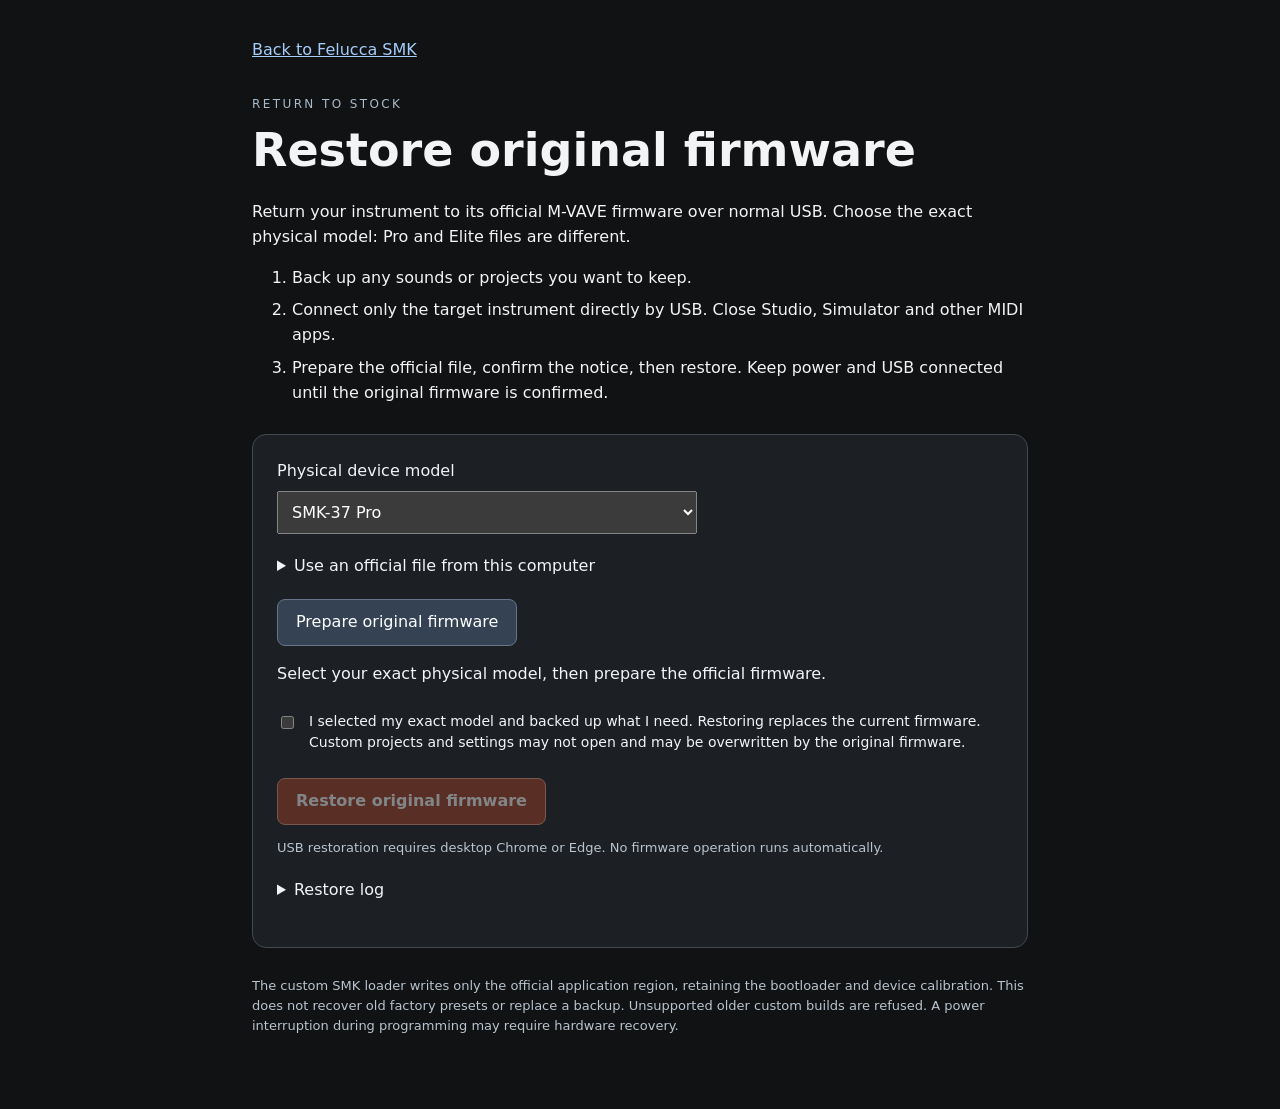
==== web/restore-stock/index.html @ 99fa1515 "Add original firmware restore from the installer" ====
<!doctype html>
<!-- SPDX-License-Identifier: GPL-3.0-only -->
<html lang="en"><head><meta charset="utf-8"><meta name="viewport" content="width=device-width,initial-scale=1"><title>Restore original firmware</title><link rel="stylesheet" href="style.css"></head>
<body><main><a id="back" href="../">Back to installer</a><p class="eyebrow">RETURN TO STOCK</p><h1>Restore original firmware</h1>
<p>Return your instrument to its official M-VAVE firmware over normal USB. Choose the exact physical model: Pro and Elite files are different.</p>
<ol><li>Back up any sounds or projects you want to keep.</li><li>Connect only the target instrument directly by USB. Close Studio, Simulator and other MIDI apps.</li><li>Prepare the official file, confirm the notice, then restore. Keep power and USB connected until the original firmware is confirmed.</li></ol>
<section><label for="model">Physical device model</label><select id="model"></select>
<details><summary>Use an official file from this computer</summary><p>SMK Pro / Elite 016 downloads automatically. For FM-1, select the unmodified official V15 <code>FM-1.fwsc</code> from M-VAVE. Files are checked locally and are not uploaded.</p><input id="file" type="file" accept=".fwsc" aria-label="Official firmware file"></details>
<button id="prepare">Prepare original firmware</button><p id="status" role="status" aria-live="polite">Loading restore tools...</p>
<label class="notice"><input id="ack" type="checkbox"> I selected my exact model and backed up what I need. Restoring replaces the current firmware. Custom projects and settings may not open and may be overwritten by the original firmware.</label>
<button id="restore" disabled>Restore original firmware</button><p id="browser-note">USB restoration requires desktop Chrome or Edge. No firmware operation runs automatically.</p>
<details><summary>Restore log</summary><pre id="log" aria-live="polite"></pre><button id="save-log">Save log</button></details></section>
<p class="fine">The custom SMK loader writes only the official application region, retaining the bootloader and device calibration. This does not recover old factory presets or replace a backup. Unsupported older custom builds are refused. A power interruption during programming may require hardware recovery.</p>
</main><script type="module" src="app.js?v=stock1"></script></body></html>
---- web/restore-stock/style.css ----
:root{color-scheme:dark;font:16px/1.55 system-ui,sans-serif;background:#101214;color:#f2f4f6}*{box-sizing:border-box}body{margin:0}main{max-width:820px;margin:auto;padding:38px 22px 60px}a{color:#a6cdfa}h1{font-size:clamp(30px,6vw,46px);line-height:1.1;margin:12px 0 24px}.eyebrow{font-size:12px;letter-spacing:.2em;margin-top:32px;color:#a9bacb}section{margin:28px 0;padding:24px;background:#1c2025;border:1px solid #414952;border-radius:14px}label,select{display:block}select,input,button{font:inherit}select{padding:10px;width:100%;max-width:420px;margin:8px 0 20px}button{padding:10px 18px;border:1px solid #657689;border-radius:8px;background:#344253;color:#fff;cursor:pointer}#restore{background:#a44226;border-color:#ed9b81;font-weight:700}button:disabled{opacity:.45;cursor:not-allowed}.notice{display:flex;gap:12px;margin:24px 0;font-size:14px;align-items:flex-start}.notice input{margin-top:5px}details{margin:20px 0}summary{cursor:pointer}pre{white-space:pre-wrap;overflow-wrap:anywhere;max-height:300px;overflow:auto;background:#111;padding:14px;font:12px/1.5 monospace}.fine,#browser-note{font-size:13px;color:#b9c4cf}li{margin:8px 0}:focus-visible{outline:3px solid #a6cdfa;outline-offset:3px}
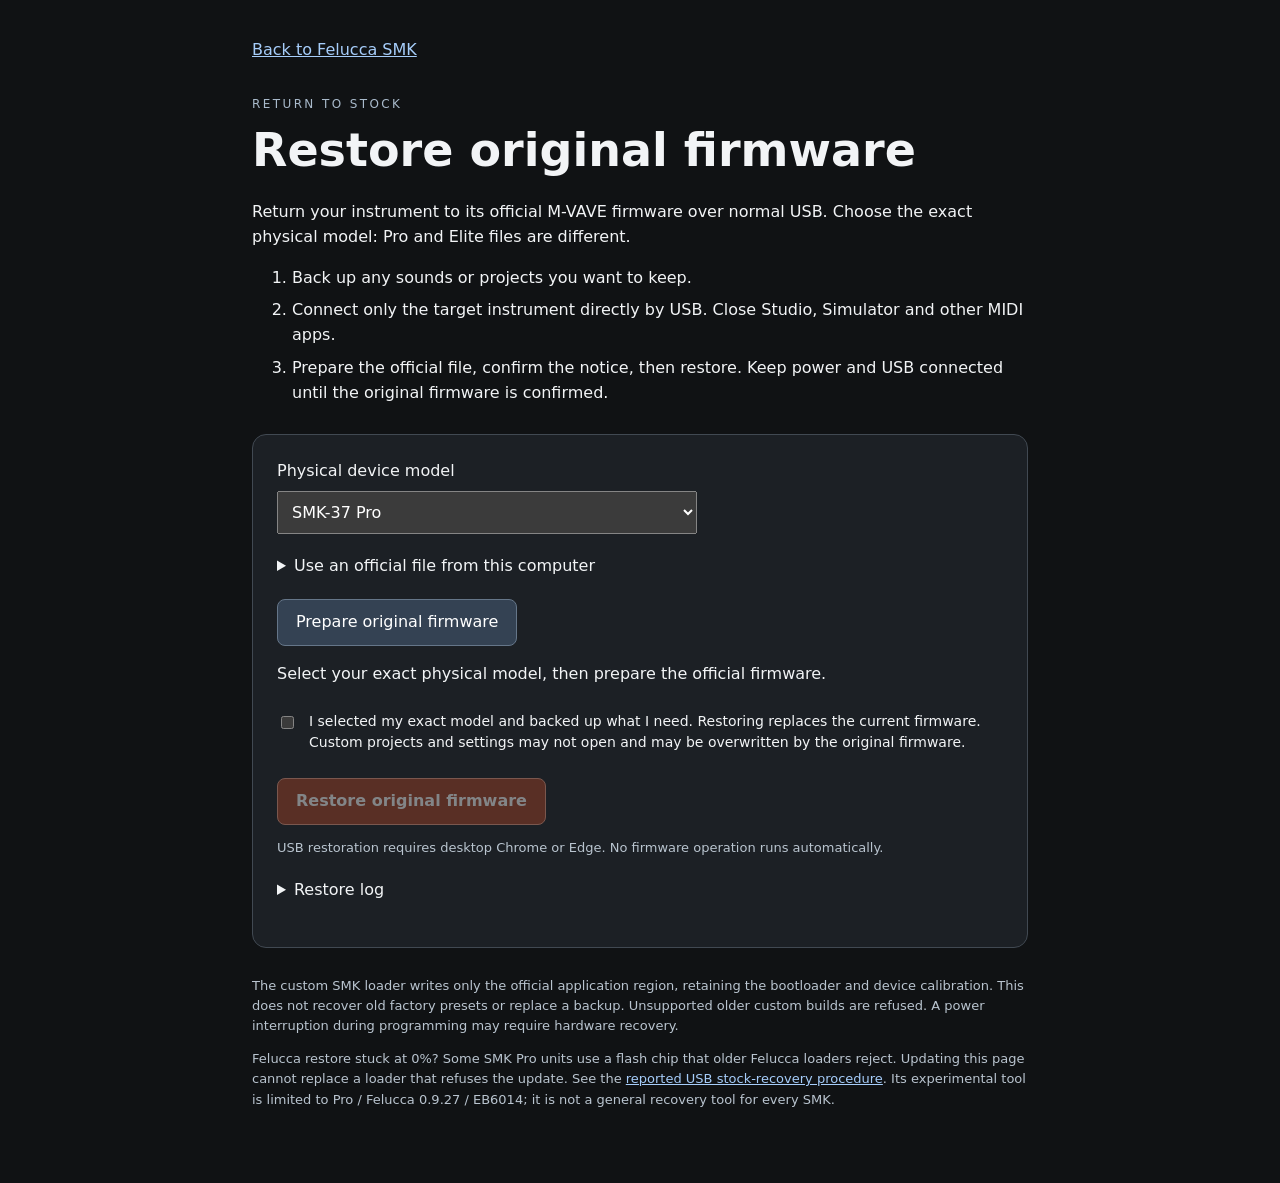
==== commit 1760f23a: "Fix Felucca SMK flash ID rejection and expose restore failures" ====
--- a/web/restore-stock/index.html
+++ b/web/restore-stock/index.html
@@ -11,4 +11,5 @@
 <button id="restore" disabled>Restore original firmware</button><p id="browser-note">USB restoration requires desktop Chrome or Edge. No firmware operation runs automatically.</p>
 <details><summary>Restore log</summary><pre id="log" aria-live="polite"></pre><button id="save-log">Save log</button></details></section>
 <p class="fine">The custom SMK loader writes only the official application region, retaining the bootloader and device calibration. This does not recover old factory presets or replace a backup. Unsupported older custom builds are refused. A power interruption during programming may require hardware recovery.</p>
-</main><script type="module" src="app.js?v=stock1"></script></body></html>
+<p class="fine">Felucca restore stuck at 0%? Some SMK Pro units use a flash chip that older Felucca loaders reject. Updating this page cannot replace a loader that refuses the update. See the <a href="https://github.com/ChanceTheMaker/felucca-smk/issues/17#issuecomment-6249932641" target="_blank" rel="noopener noreferrer">reported USB stock-recovery procedure</a>. Its experimental tool is limited to Pro / Felucca 0.9.27 / EB6014; it is not a general recovery tool for every SMK.</p>
+</main><script type="module" src="app.js?v=native1"></script></body></html>
